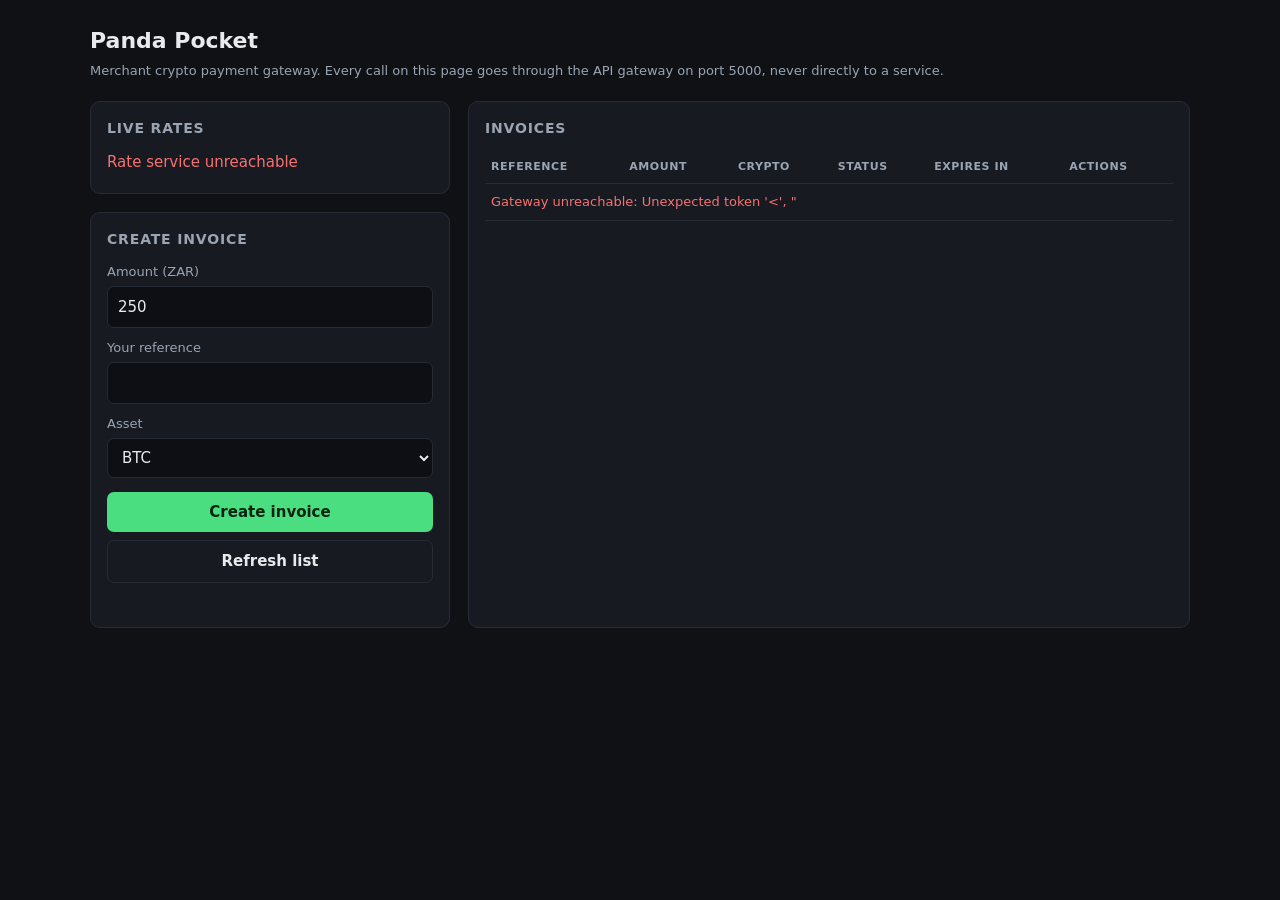
==== src/Gateway/wwwroot/index.html @ 8a3681c8 "part3: added a Invoice service,Ocelot gateway and browser client" ====
<!DOCTYPE html>
<html lang="en-ZA">
<head>
  <meta charset="utf-8">
  <meta name="viewport" content="width=device-width, initial-scale=1">
  <title>Panda Pocket</title>
  <style>
    :root {
      --bg: #0f1115; --panel: #171a21; --line: #262b36;
      --ink: #e8eaed; --muted: #9aa4b2; --accent: #4ade80;
      --warn: #fbbf24; --bad: #f87171; --info: #60a5fa;
    }
    * { box-sizing: border-box; }
    body {
      margin: 0; padding: 24px; background: var(--bg); color: var(--ink);
      font: 15px/1.5 ui-sans-serif, system-ui, "Segoe UI", sans-serif;
    }
    header { max-width: 1100px; margin: 0 auto 20px; }
    h1 { margin: 0 0 4px; font-size: 22px; font-weight: 650; }
    .sub { color: var(--muted); font-size: 13px; }
    .wrap { max-width: 1100px; margin: 0 auto; display: grid; gap: 18px; grid-template-columns: 360px 1fr; }
    @media (max-width: 860px) { .wrap { grid-template-columns: 1fr; } }
    .card { background: var(--panel); border: 1px solid var(--line); border-radius: 10px; padding: 16px; }
    .card h2 { margin: 0 0 12px; font-size: 14px; text-transform: uppercase; letter-spacing: .06em; color: var(--muted); }
    label { display: block; margin: 10px 0 4px; font-size: 13px; color: var(--muted); }
    input, select, button {
      width: 100%; padding: 9px 10px; border-radius: 7px;
      border: 1px solid var(--line); background: #0d0f14; color: var(--ink); font: inherit;
    }
    button {
      margin-top: 14px; background: var(--accent); color: #06240f;
      font-weight: 650; border: none; cursor: pointer;
    }
    button:hover { filter: brightness(1.08); }
    button.ghost { background: transparent; color: var(--ink); border: 1px solid var(--line); margin-top: 8px; }
    table { width: 100%; border-collapse: collapse; font-size: 13px; }
    th, td { text-align: left; padding: 8px 6px; border-bottom: 1px solid var(--line); }
    th { color: var(--muted); font-weight: 600; font-size: 11px; text-transform: uppercase; letter-spacing: .05em; }
    td.mono, .mono { font-family: ui-monospace, Consolas, monospace; font-size: 12px; }
    .pill { padding: 2px 8px; border-radius: 999px; font-size: 11px; font-weight: 600; }
    .Pending { background: #1e3a5f; color: var(--info); }
    .Underpaid { background: #4a3410; color: var(--warn); }
    .Paid, .Settled { background: #14361f; color: var(--accent); }
    .Expired, .Cancelled { background: #3d1d1d; color: var(--bad); }
    .rates { display: flex; gap: 14px; flex-wrap: wrap; margin-bottom: 4px; }
    .rate { flex: 1; min-width: 120px; background: #0d0f14; border: 1px solid var(--line); border-radius: 8px; padding: 10px; }
    .rate .p { color: var(--muted); font-size: 11px; }
    .rate .v { font-size: 16px; font-weight: 650; font-family: ui-monospace, Consolas, monospace; }
    #log { margin-top: 10px; font-size: 12px; min-height: 18px; }
    .ok { color: var(--accent); } .err { color: var(--bad); } .note { color: var(--muted); }
    .row { display: flex; gap: 8px; align-items: center; }
    .row > * { flex: 1; }
    .countdown { font-family: ui-monospace, Consolas, monospace; }
    .expiring { color: var(--warn); }
  </style>
</head>
<body>

<header>
  <h1>Panda Pocket</h1>
  <div class="sub">
    Merchant crypto payment gateway. Every call on this page goes through the
    API gateway on port 5000, never directly to a service.
  </div>
</header>

<div class="wrap">

  <div>
    <div class="card">
      <h2>Live rates</h2>
      <div class="rates" id="rates"><span class="note">loading…</span></div>
      <div class="note mono" id="ratesAsOf"></div>
    </div>

    <div class="card" style="margin-top:18px">
      <h2>Create invoice</h2>
      <label for="amount">Amount (ZAR)</label>
      <input id="amount" type="number" value="250" min="1" step="0.01">

      <label for="reference">Your reference</label>
      <input id="reference" type="text" value="">

      <label for="asset">Asset</label>
      <select id="asset">
        <option value="BTC">BTC</option>
        <option value="ETH">ETH</option>
        <option value="USDT">USDT</option>
      </select>

      <button onclick="createInvoice()">Create invoice</button>
      <button class="ghost" onclick="refresh()">Refresh list</button>
      <div id="log"></div>
    </div>
  </div>

  <div class="card">
    <h2>Invoices</h2>
    <table>
      <thead>
        <tr>
          <th>Reference</th><th>Amount</th><th>Crypto</th>
          <th>Status</th><th>Expires in</th><th>Actions</th>
        </tr>
      </thead>
      <tbody id="rows">
        <tr><td colspan="6" class="note">loading…</td></tr>
      </tbody>
    </table>
  </div>

</div>

<script>
// Same origin: the gateway serves this page and routes the API, so no CORS and
// no hard-coded host. Opening the gateway on any machine gives a working client.
const API = '';

const log = (msg, cls = 'note') => {
  document.getElementById('log').innerHTML = `<span class="${cls}">${msg}</span>`;
};

const money = n => 'R' + Number(n).toLocaleString('en-ZA', { minimumFractionDigits: 2, maximumFractionDigits: 2 });

async function createInvoice() {
  const reference = document.getElementById('reference').value.trim()
    || 'ORDER-' + Date.now().toString().slice(-6);

  const body = {
    amountZar: Number(document.getElementById('amount').value),
    reference,
    asset: document.getElementById('asset').value
  };

  try {
    const res = await fetch(`${API}/api/invoices`, {
      method: 'POST',
      headers: { 'Content-Type': 'application/json' },
      body: JSON.stringify(body)
    });

    const data = await res.json().catch(() => ({}));

    if (res.status === 201) {
      // The correlation id the gateway minted is echoed back, so it can be
      // shown here and pasted straight into Seq to trace this exact request.
      const cid = res.headers.get('X-Correlation-Id') || 'n/a';
      log(`Created ${data.reference}: ${data.cryptoAmount} ${data.asset} at ${money(data.lockedRate)}. Correlation ${cid}`, 'ok');
      document.getElementById('reference').value = '';
    } else if (res.status === 409) {
      log(`${data.title}: ${data.detail}`, 'err');
    } else if (res.status === 503) {
      log(`${data.title}: ${data.detail}`, 'err');
    } else {
      log(`${res.status}: ${data.detail || data.title || 'Request failed'}`, 'err');
    }
  } catch (e) {
    log('Gateway unreachable: ' + e.message, 'err');
  }

  refresh();
}

async function pay(id, cryptoAmount, shortPay) {
  // A random hash per click, because the unique constraint on tx_hash rejects a
  // repeat. Use "Replay" to send a hash that has already been recorded.
  const txHash = 'tx-' + Math.random().toString(16).slice(2, 12);
  const amount = shortPay ? +(cryptoAmount * 0.5).toFixed(8) : cryptoAmount;

  const res = await fetch(`${API}/api/invoices/${id}/payments`, {
    method: 'POST',
    headers: { 'Content-Type': 'application/json' },
    body: JSON.stringify({ txHash, amountCrypto: amount })
  });

  const data = await res.json().catch(() => ({}));

  if (res.ok) log(`Paid ${amount}. Invoice is now ${data.status}.`, 'ok');
  else if (res.status === 422) log(`422 Underpayment: ${data.detail}`, 'err');
  else if (res.status === 410) log(`410 Gone: ${data.detail}`, 'err');
  else if (res.status === 409) log(`409 ${data.title}: ${data.detail}`, 'err');
  else log(`${res.status}: ${data.detail || data.title}`, 'err');

  window.lastTxHash = txHash;
  refresh();
}

async function replay(id) {
  if (!window.lastTxHash) { log('Make a payment first, then replay it.', 'note'); return; }

  const res = await fetch(`${API}/api/invoices/${id}/payments`, {
    method: 'POST',
    headers: { 'Content-Type': 'application/json' },
    body: JSON.stringify({ txHash: window.lastTxHash, amountCrypto: 0.001 })
  });

  const data = await res.json().catch(() => ({}));
  log(`Replay of ${window.lastTxHash} rejected with ${res.status}: ${data.detail}`, res.status === 409 ? 'ok' : 'err');
  refresh();
}

async function cancel(id) {
  const res = await fetch(`${API}/api/invoices/${id}/cancel`, {
    method: 'POST',
    headers: { 'Content-Type': 'application/json' },
    body: JSON.stringify({ reason: 'Cancelled from the demo client' })
  });

  const data = await res.json().catch(() => ({}));
  if (res.ok) log(`Invoice cancelled.`, 'ok');
  else log(`${res.status} ${data.title}: ${data.detail}`, 'err');
  refresh();
}

function countdown(seconds) {
  if (seconds <= 0) return '<span class="note">-</span>';
  const m = Math.floor(seconds / 60), s = seconds % 60;
  const cls = seconds < 120 ? 'countdown expiring' : 'countdown';
  return `<span class="${cls}">${m}:${String(s).padStart(2, '0')}</span>`;
}

// Signature of what is actually on screen. The polling refresh rebuilds the
// table only when this changes.
//
// Rewriting innerHTML on every poll looks harmless and is not: it destroys and
// recreates every row, so a button being clicked at that moment vanishes from
// under the cursor and the click is lost. It also resets the countdown cells
// that the local ticker is updating, making the timer visibly stutter.
let lastSignature = '';

async function refresh() {
  try {
    const res = await fetch(`${API}/api/invoices?pageSize=15`);
    const data = await res.json();
    const rows = document.getElementById('rows');

    if (!data.items.length) {
      rows.innerHTML = '<tr><td colspan="6" class="note">No invoices yet. Create one.</td></tr>';
      lastSignature = '';
      return;
    }

    const signature = data.items.map(i => `${i.id}:${i.status}:${i.totalReceived}`).join('|');
    if (signature === lastSignature) return;
    lastSignature = signature;

    rows.innerHTML = data.items.map(i => {
      const live = i.status === 'Pending' || i.status === 'Underpaid';
      const actions = live
        ? `<button class="ghost" style="margin:0;padding:4px 8px" onclick="pay('${i.id}', ${i.cryptoAmount}, false)">Pay</button>
           <button class="ghost" style="margin:0;padding:4px 8px" onclick="pay('${i.id}', ${i.cryptoAmount}, true)">Underpay</button>
           <button class="ghost" style="margin:0;padding:4px 8px" onclick="cancel('${i.id}')">Cancel</button>`
        : `<button class="ghost" style="margin:0;padding:4px 8px" onclick="replay('${i.id}')">Replay</button>`;

      return `<tr data-expires="${i.secondsRemaining}">
        <td>${i.reference}</td>
        <td class="mono">${money(i.amountZar)}</td>
        <td class="mono">${i.cryptoAmount} ${i.asset}</td>
        <td><span class="pill ${i.status}">${i.status}</span></td>
        <td class="remaining">${countdown(i.secondsRemaining)}</td>
        <td class="row">${actions}</td>
      </tr>`;
    }).join('');
  } catch (e) {
    document.getElementById('rows').innerHTML =
      `<tr><td colspan="6" class="err">Gateway unreachable: ${e.message}</td></tr>`;
  }
}

async function loadRates() {
  try {
    const res = await fetch(`${API}/api/rates`);
    const rates = await res.json();

    document.getElementById('rates').innerHTML = rates.map(r =>
      `<div class="rate"><div class="p">${r.pair}</div><div class="v">${money(r.rate)}</div></div>`
    ).join('');

    document.getElementById('ratesAsOf').textContent =
      'as of ' + new Date(rates[0].asOf).toLocaleTimeString('en-ZA');
  } catch {
    document.getElementById('rates').innerHTML = '<span class="err">Rate service unreachable</span>';
  }
}

// Tick the countdowns locally between refreshes so the checkout timer moves
// every second without polling the server every second.
setInterval(() => {
  document.querySelectorAll('#rows tr[data-expires]').forEach(tr => {
    let s = parseInt(tr.dataset.expires, 10);
    if (isNaN(s) || s <= 0) return;
    s -= 1;
    tr.dataset.expires = s;
    tr.querySelector('.remaining').innerHTML = countdown(s);
  });
}, 1000);

setInterval(loadRates, 5000);
setInterval(refresh, 15000);

loadRates();
refresh();
</script>

</body>
</html>
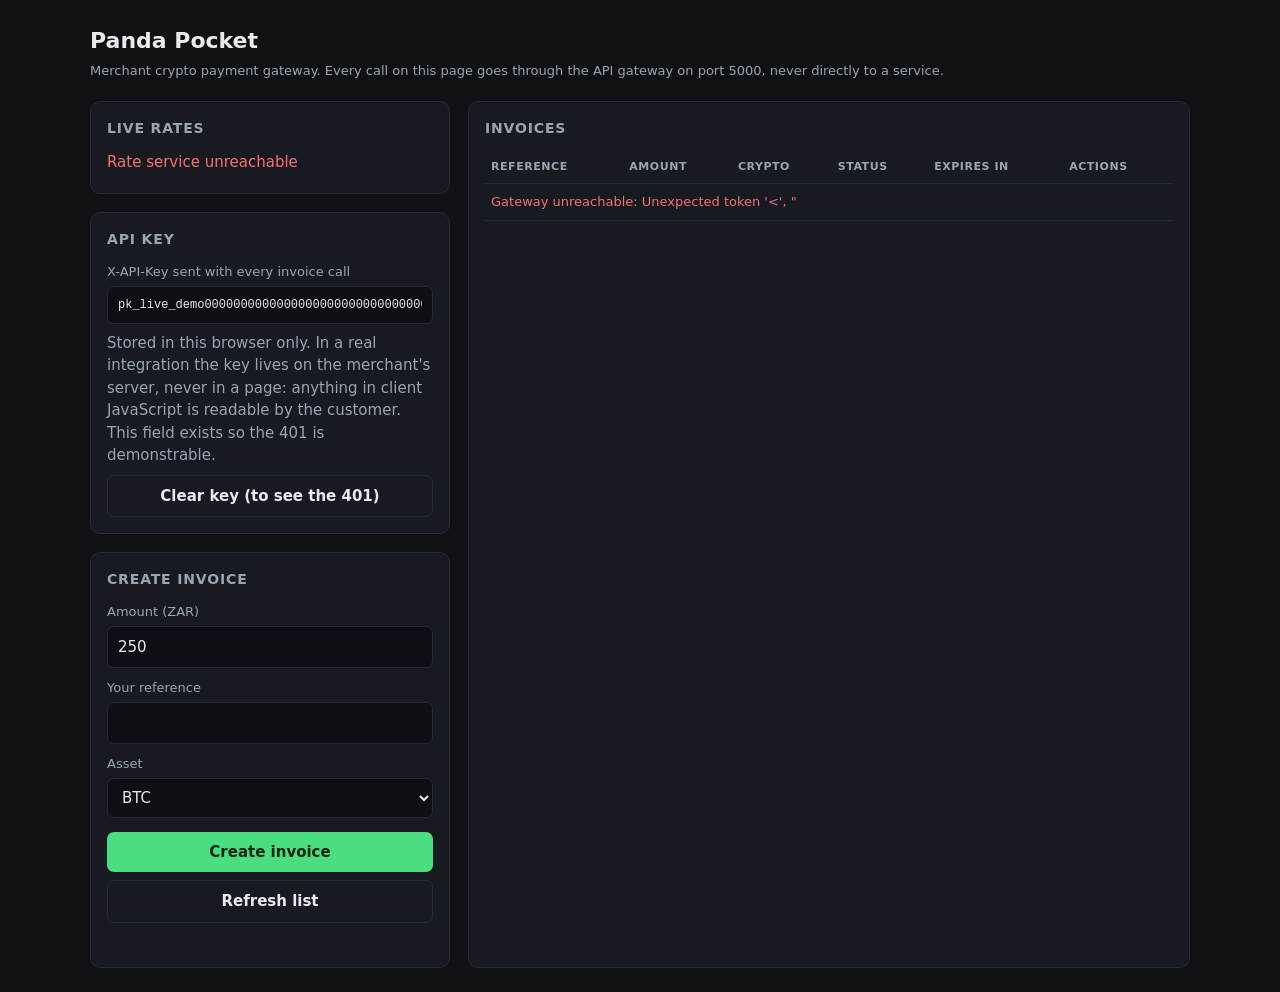
==== commit db6e3fbc: "phase 4: Built the Merchant service and haashed API keys" ====
--- a/src/Gateway/wwwroot/index.html
+++ b/src/Gateway/wwwroot/index.html
@@ -74,6 +74,18 @@
     </div>
 
     <div class="card" style="margin-top:18px">
+      <h2>API key</h2>
+      <label for="apikey">X-API-Key sent with every invoice call</label>
+      <input id="apikey" type="text" spellcheck="false" class="mono">
+      <div class="note" style="margin-top:8px">
+        Stored in this browser only. In a real integration the key lives on the
+        merchant's server, never in a page: anything in client JavaScript is
+        readable by the customer. This field exists so the 401 is demonstrable.
+      </div>
+      <button class="ghost" onclick="clearKey()">Clear key (to see the 401)</button>
+    </div>
+
+    <div class="card" style="margin-top:18px">
       <h2>Create invoice</h2>
       <label for="amount">Amount (ZAR)</label>
       <input id="amount" type="number" value="250" min="1" step="0.01">
@@ -120,6 +132,35 @@
   document.getElementById('log').innerHTML = `<span class="${cls}">${msg}</span>`;
 };
 
+// The seeded demo key, so the page works from a clean clone with nothing to
+// configure. Every other key in the system is 256 bits from a cryptographic
+// RNG; this one is a fixed seed value, documented as the deliberate exception.
+const DEMO_KEY = 'pk_live_demo0000000000000000000000000000000000';
+
+function getKey() {
+  // localStorage can throw in a private window or with site data blocked, so
+  // every access is guarded and falls back rather than breaking the page.
+  try { return localStorage.getItem('pp_api_key') ?? DEMO_KEY; }
+  catch { return DEMO_KEY; }
+}
+
+function setKey(value) {
+  try { localStorage.setItem('pp_api_key', value); } catch { /* not fatal */ }
+}
+
+function clearKey() {
+  document.getElementById('apikey').value = '';
+  setKey('');
+  log('Key cleared. The next create will return 401 from the gateway.', 'note');
+}
+
+// Every authenticated call goes through here, so there is exactly one place the
+// key is attached and one place to change if the scheme ever does.
+function authHeaders(extra = {}) {
+  const key = document.getElementById('apikey').value.trim();
+  return key ? { ...extra, 'X-API-Key': key } : extra;
+}
+
 const money = n => 'R' + Number(n).toLocaleString('en-ZA', { minimumFractionDigits: 2, maximumFractionDigits: 2 });
 
 async function createInvoice() {
@@ -135,7 +176,7 @@
   try {
     const res = await fetch(`${API}/api/invoices`, {
       method: 'POST',
-      headers: { 'Content-Type': 'application/json' },
+      headers: authHeaders({ 'Content-Type': 'application/json' }),
       body: JSON.stringify(body)
     });
 
@@ -149,6 +190,8 @@
       document.getElementById('reference').value = '';
     } else if (res.status === 409) {
       log(`${data.title}: ${data.detail}`, 'err');
+    } else if (res.status === 401) {
+      log(`401 Unauthorized: ${data.detail || 'The gateway rejected the API key.'}`, 'err');
     } else if (res.status === 503) {
       log(`${data.title}: ${data.detail}`, 'err');
     } else {
@@ -169,7 +212,7 @@
 
   const res = await fetch(`${API}/api/invoices/${id}/payments`, {
     method: 'POST',
-    headers: { 'Content-Type': 'application/json' },
+    headers: authHeaders({ 'Content-Type': 'application/json' }),
     body: JSON.stringify({ txHash, amountCrypto: amount })
   });
 
@@ -190,7 +233,7 @@
 
   const res = await fetch(`${API}/api/invoices/${id}/payments`, {
     method: 'POST',
-    headers: { 'Content-Type': 'application/json' },
+    headers: authHeaders({ 'Content-Type': 'application/json' }),
     body: JSON.stringify({ txHash: window.lastTxHash, amountCrypto: 0.001 })
   });
 
@@ -202,7 +245,7 @@
 async function cancel(id) {
   const res = await fetch(`${API}/api/invoices/${id}/cancel`, {
     method: 'POST',
-    headers: { 'Content-Type': 'application/json' },
+    headers: authHeaders({ 'Content-Type': 'application/json' }),
     body: JSON.stringify({ reason: 'Cancelled from the demo client' })
   });
 
@@ -230,7 +273,7 @@
 
 async function refresh() {
   try {
-    const res = await fetch(`${API}/api/invoices?pageSize=15`);
+    const res = await fetch(`${API}/api/invoices?pageSize=15`, { headers: authHeaders() });
     const data = await res.json();
     const rows = document.getElementById('rows');
 
@@ -298,6 +341,10 @@
 setInterval(loadRates, 5000);
 setInterval(refresh, 15000);
 
+// Prefill the key and remember any edit.
+document.getElementById('apikey').value = getKey();
+document.getElementById('apikey').addEventListener('change', e => setKey(e.target.value.trim()));
+
 loadRates();
 refresh();
 </script>
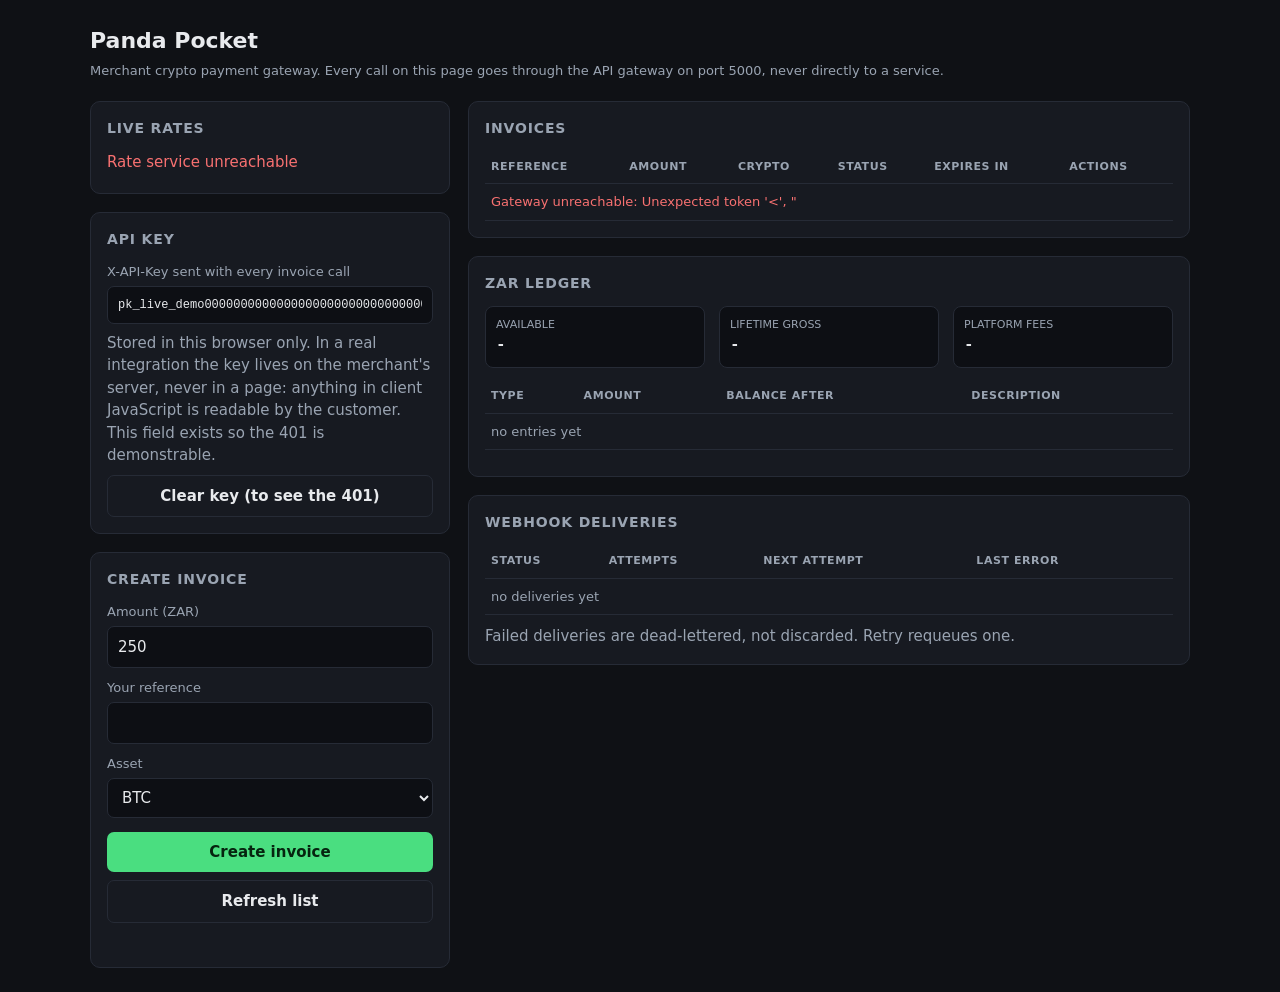
==== commit cd7ffd3f: "part 5: Settlement ledger, HMAC-signed webhooks with backoff and dead-lettering" ====
--- a/src/Gateway/wwwroot/index.html
+++ b/src/Gateway/wwwroot/index.html
@@ -106,6 +106,7 @@
     </div>
   </div>
 
+  <div>
   <div class="card">
     <h2>Invoices</h2>
     <table>
@@ -119,6 +120,32 @@
         <tr><td colspan="6" class="note">loading…</td></tr>
       </tbody>
     </table>
+  </div>
+
+  <div class="card" style="margin-top:18px">
+    <h2>ZAR ledger</h2>
+    <div class="rates" style="margin-bottom:12px">
+      <div class="rate"><div class="p">AVAILABLE</div><div class="v" id="balAvailable">-</div></div>
+      <div class="rate"><div class="p">LIFETIME GROSS</div><div class="v" id="balGross">-</div></div>
+      <div class="rate"><div class="p">PLATFORM FEES</div><div class="v" id="balFees">-</div></div>
+    </div>
+    <table>
+      <thead><tr><th>Type</th><th>Amount</th><th>Balance after</th><th>Description</th></tr></thead>
+      <tbody id="ledgerRows"><tr><td colspan="4" class="note">no entries yet</td></tr></tbody>
+    </table>
+    <div class="note" id="reconcile" style="margin-top:10px"></div>
+  </div>
+
+  <div class="card" style="margin-top:18px">
+    <h2>Webhook deliveries</h2>
+    <table>
+      <thead><tr><th>Status</th><th>Attempts</th><th>Next attempt</th><th>Last error</th><th></th></tr></thead>
+      <tbody id="hookRows"><tr><td colspan="5" class="note">no deliveries yet</td></tr></tbody>
+    </table>
+    <div class="note" style="margin-top:10px">
+      Failed deliveries are dead-lettered, not discarded. Retry requeues one.
+    </div>
+  </div>
   </div>
 
 </div>
@@ -310,6 +337,72 @@
   }
 }
 
+const MERCHANT_ID = '11111111-1111-1111-1111-111111111111';
+
+async function loadSettlement() {
+  try {
+    const [balRes, ledRes, hookRes, recRes] = await Promise.all([
+      fetch(`${API}/api/settlements/${MERCHANT_ID}/balance`, { headers: authHeaders() }),
+      fetch(`${API}/api/settlements/${MERCHANT_ID}/ledger?pageSize=8`, { headers: authHeaders() }),
+      fetch(`${API}/api/settlements/webhooks?merchantId=${MERCHANT_ID}`, { headers: authHeaders() }),
+      fetch(`${API}/api/settlements/${MERCHANT_ID}/reconcile`, { headers: authHeaders() })
+    ]);
+
+    if (balRes.ok) {
+      const b = await balRes.json();
+      document.getElementById('balAvailable').textContent = money(b.availableZar);
+      document.getElementById('balGross').textContent = money(b.lifetimeCreditedZar);
+      document.getElementById('balFees').textContent = money(b.lifetimeFeesZar);
+    }
+
+    if (ledRes.ok) {
+      const l = await ledRes.json();
+      document.getElementById('ledgerRows').innerHTML = l.entries.length
+        ? l.entries.map(e => `<tr>
+            <td><span class="pill ${e.entryType === 'Credit' ? 'Paid' : 'Underpaid'}">${e.entryType}</span></td>
+            <td class="mono">${money(e.amountZar)}</td>
+            <td class="mono">${money(e.balanceAfterZar)}</td>
+            <td class="note">${e.description || ''}</td>
+          </tr>`).join('')
+        : '<tr><td colspan="4" class="note">no entries yet</td></tr>';
+    }
+
+    if (recRes.ok) {
+      const r = await recRes.json();
+      // The stored balance is a cache of the ledger. This proves it has not drifted.
+      document.getElementById('reconcile').innerHTML = r.matches
+        ? `<span class="ok">Reconciled: stored ${money(r.storedBalanceZar)} equals the sum of the ledger.</span>`
+        : `<span class="err">Ledger mismatch: stored ${money(r.storedBalanceZar)} vs ${money(r.recomputedFromLedgerZar)}.</span>`;
+    }
+
+    if (hookRes.ok) {
+      const hooks = await hookRes.json();
+      document.getElementById('hookRows').innerHTML = hooks.length
+        ? hooks.slice(0, 8).map(w => {
+            const cls = w.status === 'Delivered' ? 'Paid' : w.status === 'Failed' ? 'Expired' : 'Pending';
+            const retry = w.status === 'Failed'
+              ? `<button class="ghost" style="margin:0;padding:4px 8px" onclick="retryHook('${w.id}')">Retry</button>` : '';
+            return `<tr>
+              <td><span class="pill ${cls}">${w.status}</span></td>
+              <td class="mono">${w.attemptCount}/6</td>
+              <td class="mono note">${w.status === 'Pending' ? new Date(w.nextAttemptAt).toLocaleTimeString('en-ZA') : '-'}</td>
+              <td class="note">${(w.lastError || '').slice(0, 40)}</td>
+              <td>${retry}</td>
+            </tr>`;
+          }).join('')
+        : '<tr><td colspan="5" class="note">no deliveries yet</td></tr>';
+    }
+  } catch { /* the panels simply stay as they were */ }
+}
+
+async function retryHook(id) {
+  const res = await fetch(`${API}/api/settlements/webhooks/${id}/retry`, {
+    method: 'POST', headers: authHeaders()
+  });
+  log(res.ok ? 'Delivery requeued.' : `Retry failed with ${res.status}.`, res.ok ? 'ok' : 'err');
+  loadSettlement();
+}
+
 async function loadRates() {
   try {
     const res = await fetch(`${API}/api/rates`);
@@ -340,6 +433,7 @@
 
 setInterval(loadRates, 5000);
 setInterval(refresh, 15000);
+setInterval(loadSettlement, 8000);
 
 // Prefill the key and remember any edit.
 document.getElementById('apikey').value = getKey();
@@ -347,6 +441,7 @@
 
 loadRates();
 refresh();
+loadSettlement();
 </script>
 
 </body>
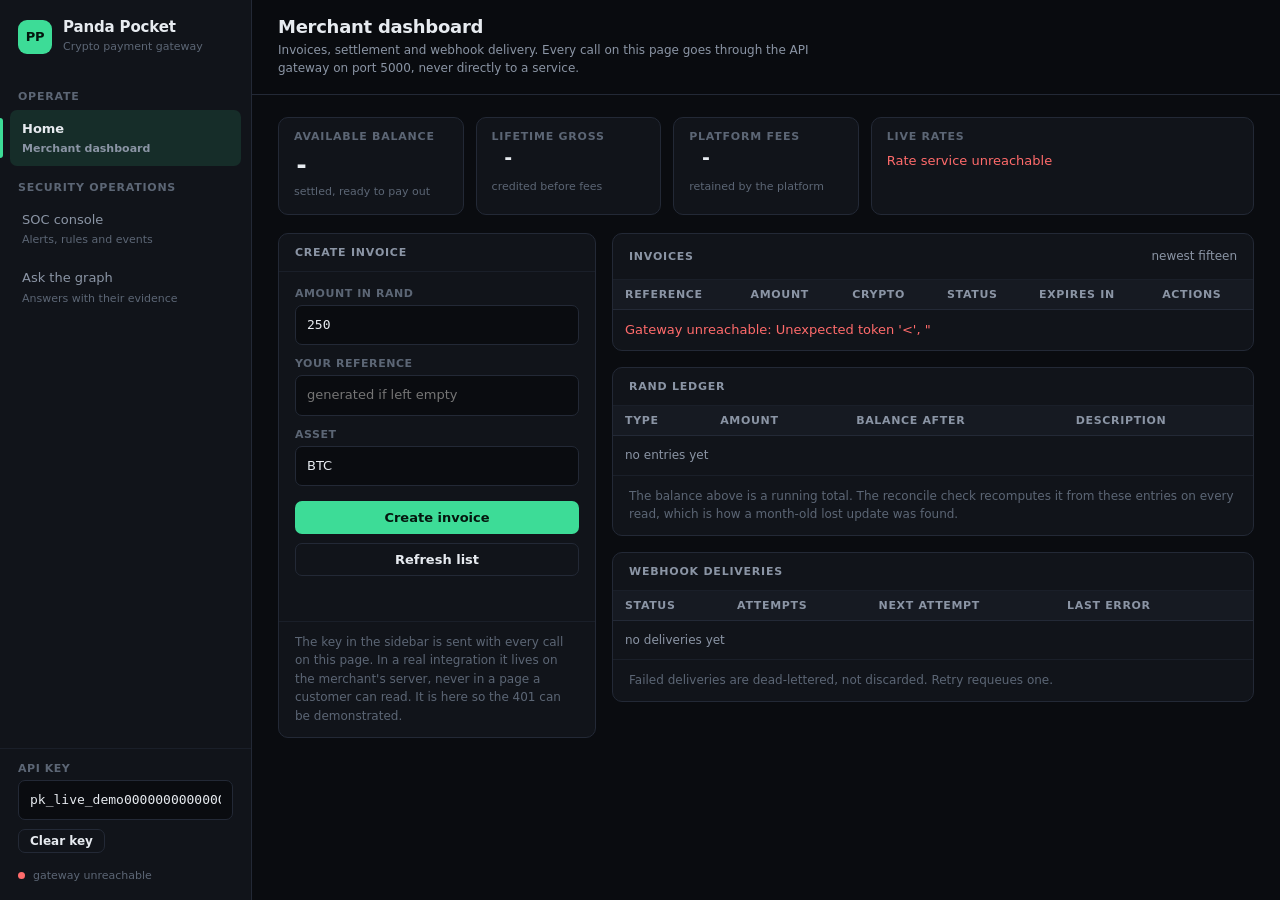
==== commit 60b31d8e: "feat: knowledge graph and RAG over the SOC evidence Adds Graph.Api: a Neo4j knowledge graph built fr" ====
--- a/src/Gateway/wwwroot/index.html
+++ b/src/Gateway/wwwroot/index.html
@@ -4,152 +4,176 @@
   <meta charset="utf-8">
   <meta name="viewport" content="width=device-width, initial-scale=1">
   <title>Panda Pocket</title>
-  <style>
-    :root {
-      --bg: #0f1115; --panel: #171a21; --line: #262b36;
-      --ink: #e8eaed; --muted: #9aa4b2; --accent: #4ade80;
-      --warn: #fbbf24; --bad: #f87171; --info: #60a5fa;
-    }
-    * { box-sizing: border-box; }
-    body {
-      margin: 0; padding: 24px; background: var(--bg); color: var(--ink);
-      font: 15px/1.5 ui-sans-serif, system-ui, "Segoe UI", sans-serif;
-    }
-    header { max-width: 1100px; margin: 0 auto 20px; }
-    h1 { margin: 0 0 4px; font-size: 22px; font-weight: 650; }
-    .sub { color: var(--muted); font-size: 13px; }
-    .wrap { max-width: 1100px; margin: 0 auto; display: grid; gap: 18px; grid-template-columns: 360px 1fr; }
-    @media (max-width: 860px) { .wrap { grid-template-columns: 1fr; } }
-    .card { background: var(--panel); border: 1px solid var(--line); border-radius: 10px; padding: 16px; }
-    .card h2 { margin: 0 0 12px; font-size: 14px; text-transform: uppercase; letter-spacing: .06em; color: var(--muted); }
-    label { display: block; margin: 10px 0 4px; font-size: 13px; color: var(--muted); }
-    input, select, button {
-      width: 100%; padding: 9px 10px; border-radius: 7px;
-      border: 1px solid var(--line); background: #0d0f14; color: var(--ink); font: inherit;
-    }
-    button {
-      margin-top: 14px; background: var(--accent); color: #06240f;
-      font-weight: 650; border: none; cursor: pointer;
-    }
-    button:hover { filter: brightness(1.08); }
-    button.ghost { background: transparent; color: var(--ink); border: 1px solid var(--line); margin-top: 8px; }
-    table { width: 100%; border-collapse: collapse; font-size: 13px; }
-    th, td { text-align: left; padding: 8px 6px; border-bottom: 1px solid var(--line); }
-    th { color: var(--muted); font-weight: 600; font-size: 11px; text-transform: uppercase; letter-spacing: .05em; }
-    td.mono, .mono { font-family: ui-monospace, Consolas, monospace; font-size: 12px; }
-    .pill { padding: 2px 8px; border-radius: 999px; font-size: 11px; font-weight: 600; }
-    .Pending { background: #1e3a5f; color: var(--info); }
-    .Underpaid { background: #4a3410; color: var(--warn); }
-    .Paid, .Settled { background: #14361f; color: var(--accent); }
-    .Expired, .Cancelled { background: #3d1d1d; color: var(--bad); }
-    .rates { display: flex; gap: 14px; flex-wrap: wrap; margin-bottom: 4px; }
-    .rate { flex: 1; min-width: 120px; background: #0d0f14; border: 1px solid var(--line); border-radius: 8px; padding: 10px; }
-    .rate .p { color: var(--muted); font-size: 11px; }
-    .rate .v { font-size: 16px; font-weight: 650; font-family: ui-monospace, Consolas, monospace; }
-    #log { margin-top: 10px; font-size: 12px; min-height: 18px; }
-    .ok { color: var(--accent); } .err { color: var(--bad); } .note { color: var(--muted); }
-    .row { display: flex; gap: 8px; align-items: center; }
-    .row > * { flex: 1; }
-    .countdown { font-family: ui-monospace, Consolas, monospace; }
-    .expiring { color: var(--warn); }
-  </style>
+  <link rel="stylesheet" href="app.css">
 </head>
 <body>
 
-<header>
-  <h1>Panda Pocket</h1>
-  <div class="sub">
-    Merchant crypto payment gateway. Every call on this page goes through the
-    API gateway on port 5000, never directly to a service.
-  </div>
-</header>
-
-<div class="wrap">
-
-  <div>
-    <div class="card">
-      <h2>Live rates</h2>
-      <div class="rates" id="rates"><span class="note">loading…</span></div>
-      <div class="note mono" id="ratesAsOf"></div>
-    </div>
-
-    <div class="card" style="margin-top:18px">
-      <h2>API key</h2>
-      <label for="apikey">X-API-Key sent with every invoice call</label>
-      <input id="apikey" type="text" spellcheck="false" class="mono">
-      <div class="note" style="margin-top:8px">
-        Stored in this browser only. In a real integration the key lives on the
-        merchant's server, never in a page: anything in client JavaScript is
-        readable by the customer. This field exists so the 401 is demonstrable.
-      </div>
-      <button class="ghost" onclick="clearKey()">Clear key (to see the 401)</button>
-    </div>
-
-    <div class="card" style="margin-top:18px">
-      <h2>Create invoice</h2>
-      <label for="amount">Amount (ZAR)</label>
-      <input id="amount" type="number" value="250" min="1" step="0.01">
-
-      <label for="reference">Your reference</label>
-      <input id="reference" type="text" value="">
-
-      <label for="asset">Asset</label>
-      <select id="asset">
-        <option value="BTC">BTC</option>
-        <option value="ETH">ETH</option>
-        <option value="USDT">USDT</option>
-      </select>
-
-      <button onclick="createInvoice()">Create invoice</button>
-      <button class="ghost" onclick="refresh()">Refresh list</button>
-      <div id="log"></div>
+<div class="shell">
+
+<aside class="sidebar" id="sidebar">
+  <div class="brand">
+    <div class="brand-mark">PP</div>
+    <div>
+      <div class="brand-name">Panda Pocket</div>
+      <div class="brand-sub">Crypto payment gateway</div>
     </div>
   </div>
 
-  <div>
-  <div class="card">
-    <h2>Invoices</h2>
-    <table>
-      <thead>
-        <tr>
-          <th>Reference</th><th>Amount</th><th>Crypto</th>
-          <th>Status</th><th>Expires in</th><th>Actions</th>
-        </tr>
-      </thead>
-      <tbody id="rows">
-        <tr><td colspan="6" class="note">loading…</td></tr>
-      </tbody>
-    </table>
+  <nav class="nav">
+    <div class="nav-label">Operate</div>
+    <a class="nav-item" href="/" aria-current="page">Home<span class="nav-hint">Merchant dashboard</span></a>
+
+    <div class="nav-label">Security operations</div>
+    <a class="nav-item" href="soc.html">SOC console<span class="nav-hint">Alerts, rules and events</span></a>
+    <a class="nav-item" href="ask.html">Ask the graph<span class="nav-hint">Answers with their evidence</span></a>
+  </nav>
+
+  <div class="sidebar-foot">
+    <label class="field-label" for="apikey">API key</label>
+    <input id="apikey" class="mono" spellcheck="false" autocomplete="off">
+    <button class="ghost sm" style="margin-top:9px" onclick="clearKey()">Clear key</button>
+    <div class="env"><span class="dot" id="healthDot"></span><span id="healthText">checking</span></div>
   </div>
-
-  <div class="card" style="margin-top:18px">
-    <h2>ZAR ledger</h2>
-    <div class="rates" style="margin-bottom:12px">
-      <div class="rate"><div class="p">AVAILABLE</div><div class="v" id="balAvailable">-</div></div>
-      <div class="rate"><div class="p">LIFETIME GROSS</div><div class="v" id="balGross">-</div></div>
-      <div class="rate"><div class="p">PLATFORM FEES</div><div class="v" id="balFees">-</div></div>
+</aside>
+
+<main class="main">
+  <header class="topbar">
+    <button class="hamburger ghost" onclick="PandaShell.toggleNav()" aria-label="Show navigation">
+      <span></span><span></span><span></span>
+    </button>
+    <div>
+      <h1 class="page-title">Merchant dashboard</h1>
+      <p class="page-sub">Invoices, settlement and webhook delivery. Every call on this page goes through the API gateway on port 5000, never directly to a service.</p>
     </div>
-    <table>
-      <thead><tr><th>Type</th><th>Amount</th><th>Balance after</th><th>Description</th></tr></thead>
-      <tbody id="ledgerRows"><tr><td colspan="4" class="note">no entries yet</td></tr></tbody>
-    </table>
-    <div class="note" id="reconcile" style="margin-top:10px"></div>
+    <div class="topbar-actions"><span class="note mono" id="ratesTick"></span></div>
+  </header>
+
+  <div class="content">
+    <div class="stats">
+      <div class="stat">
+        <div class="stat-label">Available balance</div>
+        <div class="stat-value" id="balAvailable">-</div>
+        <div class="stat-foot">settled, ready to pay out</div>
+      </div>
+      <div class="stat">
+        <div class="stat-label">Lifetime gross</div>
+        <div class="stat-value sm" id="balGross">-</div>
+        <div class="stat-foot">credited before fees</div>
+      </div>
+      <div class="stat">
+        <div class="stat-label">Platform fees</div>
+        <div class="stat-value sm" id="balFees">-</div>
+        <div class="stat-foot">retained by the platform</div>
+      </div>
+      <div class="stat" style="grid-column: span 2">
+        <div class="stat-label">Live rates</div>
+        <div class="rates" id="rates" style="margin-top:9px"><span class="note">loading</span></div>
+        <div class="stat-foot mono" id="ratesAsOf"></div>
+      </div>
+    </div>
+
+    <div class="grid">
+
+      <div>
+        <div class="card">
+          <div class="card-head"><h2>Create invoice</h2></div>
+          <div class="card-body">
+            <div class="field">
+              <label for="amount">Amount in rand</label>
+              <input id="amount" type="number" value="250" min="1" step="0.01" class="mono">
+            </div>
+            <div class="field">
+              <label for="reference">Your reference</label>
+              <input id="reference" type="text" placeholder="generated if left empty">
+            </div>
+            <div class="field">
+              <label for="asset">Asset</label>
+              <select id="asset">
+                <option value="BTC">BTC</option>
+                <option value="ETH">ETH</option>
+                <option value="USDT">USDT</option>
+              </select>
+            </div>
+            <button style="margin-top:15px" onclick="createInvoice()">Create invoice</button>
+            <button class="ghost" onclick="refresh()">Refresh list</button>
+            <div id="log" style="margin-top:11px; font-size:12px; min-height:18px"></div>
+          </div>
+          <div class="card-note">
+            The key in the sidebar is sent with every call on this page. In a real
+            integration it lives on the merchant's server, never in a page a customer
+            can read. It is here so the 401 can be demonstrated.
+          </div>
+        </div>
+      </div>
+
+      <div>
+        <div class="card">
+          <div class="card-head">
+            <h2>Invoices</h2>
+            <div class="right note">newest fifteen</div>
+          </div>
+          <div class="table-wrap">
+            <table>
+              <thead>
+                <tr>
+                  <th>Reference</th><th>Amount</th><th>Crypto</th>
+                  <th>Status</th><th>Expires in</th><th>Actions</th>
+                </tr>
+              </thead>
+              <tbody id="rows">
+                <tr><td colspan="6" class="note">loading</td></tr>
+              </tbody>
+            </table>
+          </div>
+        </div>
+
+        <div class="card">
+          <div class="card-head">
+            <h2>Rand ledger</h2>
+            <div class="right note" id="reconcile"></div>
+          </div>
+          <div class="table-wrap">
+            <table>
+              <thead>
+                <tr><th>Type</th><th>Amount</th><th>Balance after</th><th>Description</th></tr>
+              </thead>
+              <tbody id="ledgerRows">
+                <tr><td colspan="4" class="note">no entries yet</td></tr>
+              </tbody>
+            </table>
+          </div>
+          <div class="card-note">
+            The balance above is a running total. The reconcile check recomputes it from
+            these entries on every read, which is how a month-old lost update was found.
+          </div>
+        </div>
+
+        <div class="card">
+          <div class="card-head"><h2>Webhook deliveries</h2></div>
+          <div class="table-wrap">
+            <table>
+              <thead>
+                <tr><th>Status</th><th>Attempts</th><th>Next attempt</th><th>Last error</th><th></th></tr>
+              </thead>
+              <tbody id="hookRows">
+                <tr><td colspan="5" class="note">no deliveries yet</td></tr>
+              </tbody>
+            </table>
+          </div>
+          <div class="card-note">
+            Failed deliveries are dead-lettered, not discarded. Retry requeues one.
+          </div>
+        </div>
+      </div>
+
+    </div>
+
   </div>
-
-  <div class="card" style="margin-top:18px">
-    <h2>Webhook deliveries</h2>
-    <table>
-      <thead><tr><th>Status</th><th>Attempts</th><th>Next attempt</th><th>Last error</th><th></th></tr></thead>
-      <tbody id="hookRows"><tr><td colspan="5" class="note">no deliveries yet</td></tr></tbody>
-    </table>
-    <div class="note" style="margin-top:10px">
-      Failed deliveries are dead-lettered, not discarded. Retry requeues one.
-    </div>
-  </div>
-  </div>
+</main>
 
 </div>
 
+<script src="app.js"></script>
 <script>
 // Same origin: the gateway serves this page and routes the API, so no CORS and
 // no hard-coded host. Opening the gateway on any machine gives a working client.
@@ -213,7 +237,8 @@
       // The correlation id the gateway minted is echoed back, so it can be
       // shown here and pasted straight into Seq to trace this exact request.
       const cid = res.headers.get('X-Correlation-Id') || 'n/a';
-      log(`Created ${data.reference}: ${data.cryptoAmount} ${data.asset} at ${money(data.lockedRate)}. Correlation ${cid}`, 'ok');
+      log(`Created ${data.reference}: ${data.cryptoAmount} ${data.asset} at ${money(data.lockedRate)}. ` +
+          `<a href="/checkout.html?id=${data.id}" target="_blank">Open checkout</a>. Correlation ${cid}`, 'ok');
       document.getElementById('reference').value = '';
     } else if (res.status === 409) {
       log(`${data.title}: ${data.detail}`, 'err');
@@ -316,9 +341,11 @@
 
     rows.innerHTML = data.items.map(i => {
       const live = i.status === 'Pending' || i.status === 'Underpaid';
+      // The checkout link is what a merchant would send their customer. It
+      // carries no key: the invoice GUID is the authorisation.
       const actions = live
-        ? `<button class="ghost" style="margin:0;padding:4px 8px" onclick="pay('${i.id}', ${i.cryptoAmount}, false)">Pay</button>
-           <button class="ghost" style="margin:0;padding:4px 8px" onclick="pay('${i.id}', ${i.cryptoAmount}, true)">Underpay</button>
+        ? `<a class="ghost" style="display:inline-block;margin:0;padding:4px 8px;border-radius:7px;border:1px solid var(--line);text-decoration:none;color:var(--ink)" href="/checkout.html?id=${i.id}" target="_blank">Checkout</a>
+           <button class="ghost" style="margin:0;padding:4px 8px" onclick="pay('${i.id}', ${i.cryptoAmount}, false)">Pay</button>
            <button class="ghost" style="margin:0;padding:4px 8px" onclick="cancel('${i.id}')">Cancel</button>`
         : `<button class="ghost" style="margin:0;padding:4px 8px" onclick="replay('${i.id}')">Replay</button>`;
 
--- a/src/Gateway/wwwroot/app.css
+++ b/src/Gateway/wwwroot/app.css
@@ -0,0 +1,360 @@
+/* Panda Pocket: one shell for every page.
+ *
+ * The structure is borrowed from the EHR work: a persistent text navigation
+ * down the left, a strict type scale instead of a dozen ad hoc sizes, chips
+ * that always carry a word rather than relying on colour, and anything that
+ * lines up in a column set in tabular figures. Depth comes from one-pixel rules,
+ * not from shadows.
+ *
+ * The art direction is not the EHR's. This is money rather than medicine, so the
+ * surface is ink rather than paper, the radius is soft rather than square, and
+ * there is exactly one accent. Blue and green never mean "good" on their own:
+ * severity is the only thing allowed to speak in colour, and even then the word
+ * is always printed next to it.
+ */
+
+:root {
+  /* Surfaces. Four steps, so a panel inside a panel is still legible. */
+  --bg:        #0A0C10;
+  --surface:   #11141A;
+  --surface-2: #161A22;
+  --surface-3: #1C212B;
+
+  --line:      #232936;
+  --line-soft: #1A1F29;
+
+  --ink:   #E7EBF0;
+  --muted: #8B95A5;
+  --faint: #5C6675;
+
+  /* One accent. Everything interactive and nothing else. */
+  --accent:     #3DDC97;
+  --accent-ink: #04170E;
+  --accent-dim: rgba(61, 220, 151, 0.12);
+
+  /* Semantic, used for severity and status only. */
+  --info: #6AA6FF;
+  --warn: #F2B134;
+  --high: #FF8A4C;
+  --bad:  #FF6B6B;
+
+  --radius:    10px;
+  --radius-sm: 7px;
+
+  --sans: ui-sans-serif, system-ui, "Segoe UI", Roboto, Helvetica, Arial, sans-serif;
+  --mono: ui-monospace, "Cascadia Mono", Consolas, "SF Mono", monospace;
+
+  --sidebar: 252px;
+}
+
+* { box-sizing: border-box; }
+
+html, body { height: 100%; }
+
+body {
+  margin: 0;
+  background: var(--bg);
+  color: var(--ink);
+  font: 400 13px/1.55 var(--sans);
+  -webkit-font-smoothing: antialiased;
+}
+
+/* Every figure that lines up in a column. */
+.mono, .num, td.mono, .stat-value, input.mono {
+  font-family: var(--mono);
+  font-variant-numeric: tabular-nums;
+  font-feature-settings: "tnum" 1;
+}
+
+a { color: var(--accent); text-decoration: none; }
+a:hover { text-decoration: underline; }
+
+/* ---------------------------------------------------------------- shell ---- */
+
+.shell { display: grid; grid-template-columns: var(--sidebar) minmax(0, 1fr); min-height: 100%; }
+
+.sidebar {
+  position: sticky; top: 0; height: 100vh;
+  display: flex; flex-direction: column;
+  background: var(--surface);
+  border-right: 1px solid var(--line);
+  padding: 18px 0 16px;
+}
+
+.brand { display: flex; gap: 11px; align-items: center; padding: 0 18px 18px; }
+.brand-mark {
+  width: 34px; height: 34px; flex: 0 0 34px;
+  display: grid; place-items: center;
+  border-radius: 9px;
+  background: var(--accent); color: var(--accent-ink);
+  font: 700 13px/1 var(--sans); letter-spacing: -0.02em;
+}
+.brand-name { font: 600 15px/1.2 var(--sans); letter-spacing: -0.01em; }
+.brand-sub  { font-size: 11px; color: var(--faint); margin-top: 2px; }
+
+.nav { flex: 1; overflow-y: auto; padding: 4px 10px; }
+.nav-label {
+  font: 700 11px/1 var(--sans); letter-spacing: 0.07em; text-transform: uppercase;
+  color: var(--faint); padding: 14px 8px 8px;
+}
+.nav-item {
+  display: block; position: relative;
+  padding: 9px 12px; margin-bottom: 2px;
+  border-radius: var(--radius-sm);
+  color: var(--muted); text-decoration: none;
+  font-size: 13px;
+}
+.nav-item:hover { background: var(--surface-2); color: var(--ink); text-decoration: none; }
+.nav-item .nav-hint { display: block; font-size: 11px; color: var(--faint); margin-top: 1px; }
+
+.nav-item[aria-current="page"] {
+  background: var(--accent-dim); color: var(--ink); font-weight: 600;
+}
+.nav-item[aria-current="page"]::before {
+  content: ""; position: absolute; left: -10px; top: 8px; bottom: 8px;
+  width: 3px; border-radius: 0 3px 3px 0; background: var(--accent);
+}
+.nav-item[aria-current="page"] .nav-hint { color: var(--muted); }
+
+.sidebar-foot { padding: 14px 18px 0; border-top: 1px solid var(--line-soft); margin-top: 8px; }
+
+.env {
+  display: flex; align-items: center; gap: 8px;
+  margin-top: 14px; font-size: 11px; color: var(--faint);
+}
+.dot { width: 7px; height: 7px; border-radius: 50%; background: var(--faint); flex: 0 0 7px; }
+.dot.up   { background: var(--accent); box-shadow: 0 0 0 3px var(--accent-dim); }
+.dot.down { background: var(--bad); }
+
+/* ---------------------------------------------------------------- topbar --- */
+
+.main { min-width: 0; display: flex; flex-direction: column; }
+
+.topbar {
+  position: sticky; top: 0; z-index: 20;
+  display: flex; align-items: center; gap: 14px;
+  padding: 16px 26px;
+  background: rgba(10, 12, 16, 0.86);
+  backdrop-filter: blur(10px);
+  border-bottom: 1px solid var(--line);
+}
+.page-title { margin: 0; font: 700 18px/1.25 var(--sans); letter-spacing: -0.015em; }
+.page-sub   { margin: 2px 0 0; font-size: 12px; color: var(--muted); max-width: 70ch; }
+.topbar-actions { margin-left: auto; display: flex; align-items: center; gap: 10px; }
+
+.hamburger {
+  width: 34px; height: 34px; flex: 0 0 34px; padding: 0;
+  display: none; place-items: center; gap: 4px;
+  background: var(--surface-2); border: 1px solid var(--line);
+  border-radius: var(--radius-sm); cursor: pointer;
+}
+.hamburger span { display: block; width: 15px; height: 1.5px; background: var(--ink); border-radius: 2px; }
+.hamburger span + span { margin-top: 3px; }
+
+.content { padding: 22px 26px 60px; }
+
+/* ----------------------------------------------------------------- cards --- */
+
+.card {
+  background: var(--surface);
+  border: 1px solid var(--line);
+  border-radius: var(--radius);
+}
+.card + .card { margin-top: 16px; }
+.card-head {
+  display: flex; align-items: center; gap: 12px;
+  padding: 13px 16px; border-bottom: 1px solid var(--line-soft);
+}
+.card-head h2 {
+  margin: 0; font: 700 11px/1 var(--sans);
+  letter-spacing: 0.07em; text-transform: uppercase; color: var(--muted);
+}
+.card-head .right { margin-left: auto; display: flex; align-items: center; gap: 8px; }
+.card-body { padding: 16px; }
+.card-note {
+  padding: 11px 16px; border-top: 1px solid var(--line-soft);
+  font-size: 12px; color: var(--faint);
+}
+
+.grid { display: grid; gap: 16px; grid-template-columns: 318px minmax(0, 1fr); align-items: start; }
+.grid > * { min-width: 0; }
+
+/* ----------------------------------------------------------------- stats --- */
+
+.stats { display: grid; gap: 12px; grid-template-columns: repeat(auto-fit, minmax(148px, 1fr)); margin-bottom: 18px; }
+.stat {
+  background: var(--surface); border: 1px solid var(--line);
+  border-radius: var(--radius); padding: 13px 15px 14px;
+}
+.stat-label {
+  font: 700 11px/1 var(--sans); letter-spacing: 0.07em;
+  text-transform: uppercase; color: var(--faint);
+}
+.stat-value {
+  margin-top: 9px; font-size: 25px; font-weight: 600;
+  letter-spacing: -0.02em; line-height: 1.1;
+}
+.stat-value.sm { font-size: 19px; }
+.stat-foot { margin-top: 5px; font-size: 11px; color: var(--faint); }
+.stat.alarm .stat-value { color: var(--bad); }
+
+/* The live rate tiles keep the class names the dashboard script writes. */
+.rates { display: grid; gap: 10px; grid-template-columns: repeat(auto-fit, minmax(118px, 1fr)); }
+.rate { background: var(--surface-2); border: 1px solid var(--line-soft); border-radius: var(--radius-sm); padding: 10px 12px; }
+.rate .p { font: 700 10px/1 var(--sans); letter-spacing: 0.07em; text-transform: uppercase; color: var(--faint); }
+.rate .v { margin-top: 7px; font-family: var(--mono); font-variant-numeric: tabular-nums; font-size: 15px; font-weight: 600; }
+
+/* ---------------------------------------------------------------- tables --- */
+
+table { width: 100%; border-collapse: collapse; }
+thead th {
+  position: sticky; top: 0;
+  background: var(--surface-2);
+  font: 700 11px/1 var(--sans); letter-spacing: 0.06em; text-transform: uppercase;
+  color: var(--muted); text-align: left;
+  padding: 9px 12px; border-bottom: 1px solid var(--line);
+  white-space: nowrap;
+}
+tbody td {
+  padding: 10px 12px; border-bottom: 1px solid var(--line-soft);
+  font-size: 13px; vertical-align: top;
+}
+tbody tr:last-child td { border-bottom: 0; }
+tbody tr.clickable { cursor: pointer; }
+tbody tr.clickable:hover td { background: var(--surface-2); }
+tbody tr.selected td { background: var(--accent-dim); }
+.table-wrap { overflow-x: auto; }
+.nowrap { white-space: nowrap; }
+
+/* ----------------------------------------------------------------- chips --- */
+
+.pill {
+  display: inline-block; padding: 2.5px 8px; border-radius: 999px;
+  font: 700 10.5px/1.5 var(--sans); letter-spacing: 0.04em;
+  border: 1px solid transparent; white-space: nowrap;
+}
+/* Severity. */
+.sev-CRITICAL { background: rgba(255,107,107,.13); color: #FF8F8F; border-color: rgba(255,107,107,.3); }
+.sev-HIGH     { background: rgba(255,138,76,.13);  color: #FFAE80; border-color: rgba(255,138,76,.3); }
+.sev-MEDIUM   { background: rgba(242,177,52,.13);  color: #F6C96B; border-color: rgba(242,177,52,.28); }
+.sev-LOW      { background: rgba(106,166,255,.13); color: #93BFFF; border-color: rgba(106,166,255,.28); }
+.sev-INFO     { background: var(--surface-3);      color: var(--muted); border-color: var(--line); }
+/* Triage status. */
+.st-OPEN         { background: rgba(255,107,107,.13); color: #FF8F8F; border-color: rgba(255,107,107,.3); }
+.st-ACKNOWLEDGED { background: rgba(242,177,52,.13);  color: #F6C96B; border-color: rgba(242,177,52,.28); }
+.st-CLOSED       { background: var(--accent-dim);     color: var(--accent); border-color: rgba(61,220,151,.3); }
+/* Invoice and ledger status, written by the dashboard script. */
+.Pending   { background: rgba(106,166,255,.13); color: #93BFFF; border-color: rgba(106,166,255,.28); }
+.Underpaid { background: rgba(242,177,52,.13);  color: #F6C96B; border-color: rgba(242,177,52,.28); }
+.Paid, .Settled { background: var(--accent-dim); color: var(--accent); border-color: rgba(61,220,151,.3); }
+.Expired, .Cancelled { background: rgba(255,107,107,.13); color: #FF8F8F; border-color: rgba(255,107,107,.3); }
+
+/* ---------------------------------------------------------------- inputs --- */
+
+label, .field-label {
+  display: block; margin: 0 0 6px;
+  font: 600 11px/1 var(--sans); letter-spacing: 0.05em;
+  text-transform: uppercase; color: var(--faint);
+}
+.field + .field { margin-top: 13px; }
+
+input, select, textarea {
+  width: 100%; padding: 9px 11px;
+  background: var(--bg); color: var(--ink);
+  border: 1px solid var(--line); border-radius: var(--radius-sm);
+  font: inherit; outline: none;
+}
+input:focus, select:focus, textarea:focus {
+  border-color: rgba(61,220,151,.55);
+  box-shadow: 0 0 0 3px var(--accent-dim);
+}
+textarea { resize: vertical; min-height: 78px; line-height: 1.5; }
+select { appearance: none; background-image: none; cursor: pointer; }
+
+.check { display: flex; align-items: center; gap: 9px; margin-top: 13px; }
+.check input { width: auto; }
+.check span { font-size: 12px; color: var(--muted); text-transform: none; letter-spacing: 0; }
+
+/* --------------------------------------------------------------- buttons --- */
+
+button, .btn {
+  display: inline-flex; align-items: center; justify-content: center; gap: 7px;
+  width: 100%; padding: 9px 14px;
+  background: var(--accent); color: var(--accent-ink);
+  border: 1px solid transparent; border-radius: var(--radius-sm);
+  font: 600 13px/1 var(--sans); cursor: pointer;
+}
+button:hover, .btn:hover { filter: brightness(1.07); text-decoration: none; }
+button:disabled { opacity: .45; cursor: default; filter: none; }
+button + button, .btn + .btn, button + .btn { margin-top: 9px; }
+
+.ghost {
+  background: transparent; color: var(--ink); border-color: var(--line);
+}
+.ghost:hover { background: var(--surface-2); filter: none; }
+
+.sm, button.sm, .btn.sm {
+  width: auto; padding: 5px 11px; font-size: 12px; margin: 0;
+}
+
+.btn-row { display: flex; flex-wrap: wrap; gap: 8px; }
+.btn-row > * { margin: 0; }
+
+.chips { display: flex; flex-wrap: wrap; gap: 7px; margin-top: 12px; }
+.chip {
+  width: auto; margin: 0; padding: 6px 11px;
+  background: var(--surface-2); color: var(--muted);
+  border: 1px solid var(--line); border-radius: 999px;
+  font: 400 12px/1.35 var(--sans); text-align: left; cursor: pointer;
+}
+.chip:hover { color: var(--ink); background: var(--surface-3); filter: none; }
+
+/* ------------------------------------------------------------------ text --- */
+
+.note  { color: var(--muted); font-size: 12px; }
+.faint { color: var(--faint); }
+.ok    { color: var(--accent); }
+.err   { color: var(--bad); }
+.section-label {
+  font: 700 11px/1 var(--sans); letter-spacing: 0.07em;
+  text-transform: uppercase; color: var(--faint); margin: 18px 0 8px;
+}
+.lede { font-size: 13px; color: var(--ink); }
+
+.kv { display: grid; grid-template-columns: 148px minmax(0, 1fr); gap: 7px 14px; font-size: 13px; }
+.kv dt { color: var(--faint); }
+.kv dd { margin: 0; }
+
+pre.block {
+  margin: 8px 0 0; padding: 11px 13px; overflow-x: auto;
+  background: var(--bg); border: 1px solid var(--line-soft);
+  border-radius: var(--radius-sm);
+  font-family: var(--mono); font-size: 12px; line-height: 1.6;
+  white-space: pre-wrap; overflow-wrap: anywhere; color: var(--muted);
+}
+
+/* The countdown in the invoice table, written by the dashboard script. */
+.countdown { font-family: var(--mono); font-variant-numeric: tabular-nums; }
+.expiring  { color: var(--warn); }
+
+.row { display: flex; gap: 7px; align-items: center; }
+.row > * { flex: 1; }
+
+/* ------------------------------------------------------------ responsive --- */
+
+@media (max-width: 1100px) { .grid { grid-template-columns: minmax(0, 1fr); } }
+
+@media (max-width: 860px) {
+  .shell { grid-template-columns: minmax(0, 1fr); }
+  .hamburger { display: grid; }
+  .sidebar {
+    position: fixed; z-index: 40; width: var(--sidebar);
+    transform: translateX(-100%); transition: transform .18s ease;
+  }
+  body.nav-open .sidebar { transform: none; }
+  body.nav-open::after {
+    content: ""; position: fixed; inset: 0; z-index: 30;
+    background: rgba(5, 7, 10, .6);
+  }
+  .content, .topbar { padding-left: 16px; padding-right: 16px; }
+}
